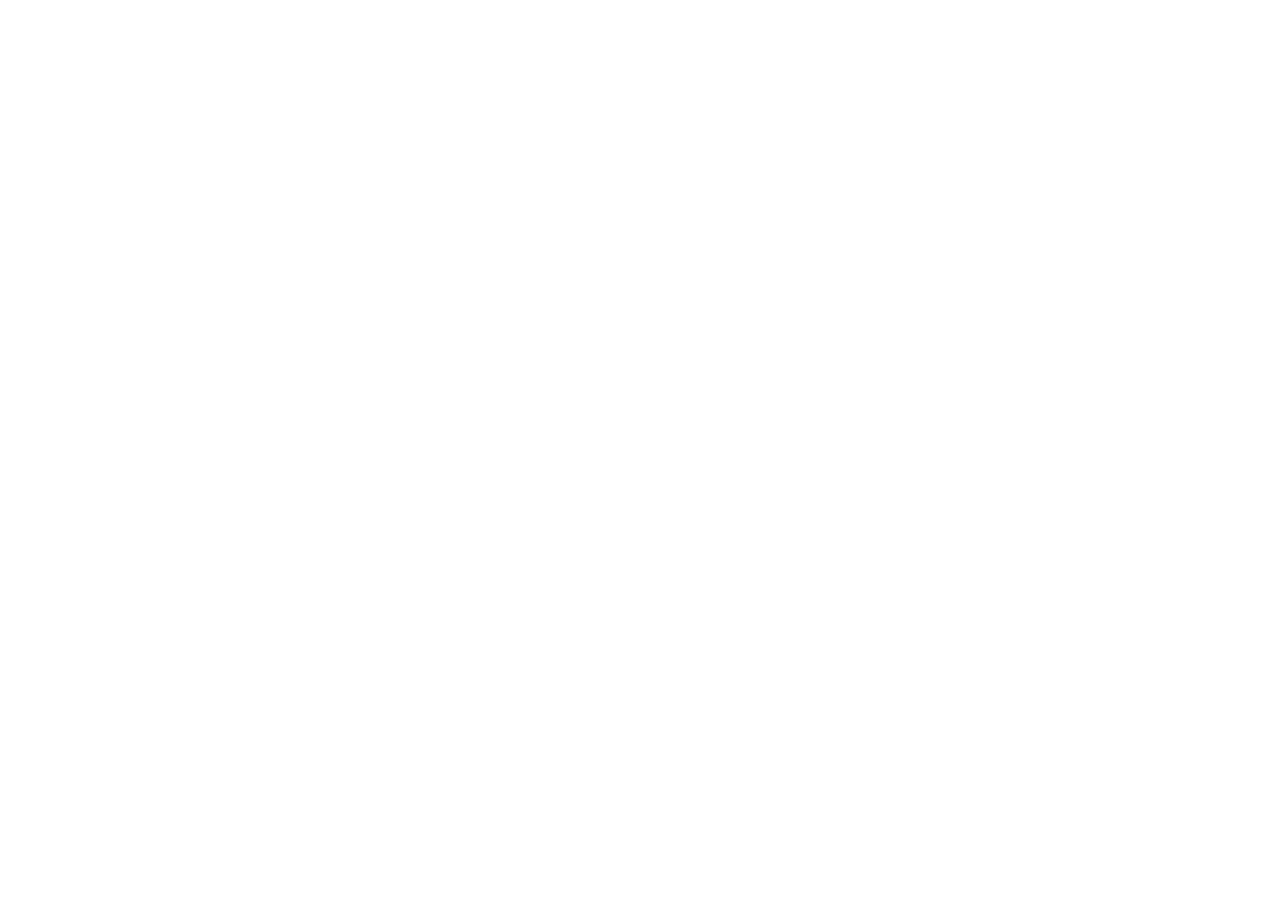
==== index.html @ 08461580 "Boilerplate for index.html added" ====
<!DOCTYPE html>
<html lang="en">
    <head>
        <meta charset="UTF-8">
        <meta http-equiv="X-UA-Compatible" content="IE=edge">
        <meta name="description" content="Man Utd Fan Quiz">
        <meta name="keywords" content="Man Utd, Quiz, Manchester United, Football, Premier League">
        <meta name="viewport" content="width=device-width, initial-scale=1.0">
        <link rel="stylesheet" href="assets/css/index.css">
        <title>Manchester United Fan Quiz</title>
    </head>
    <body>
    </body>
</html>
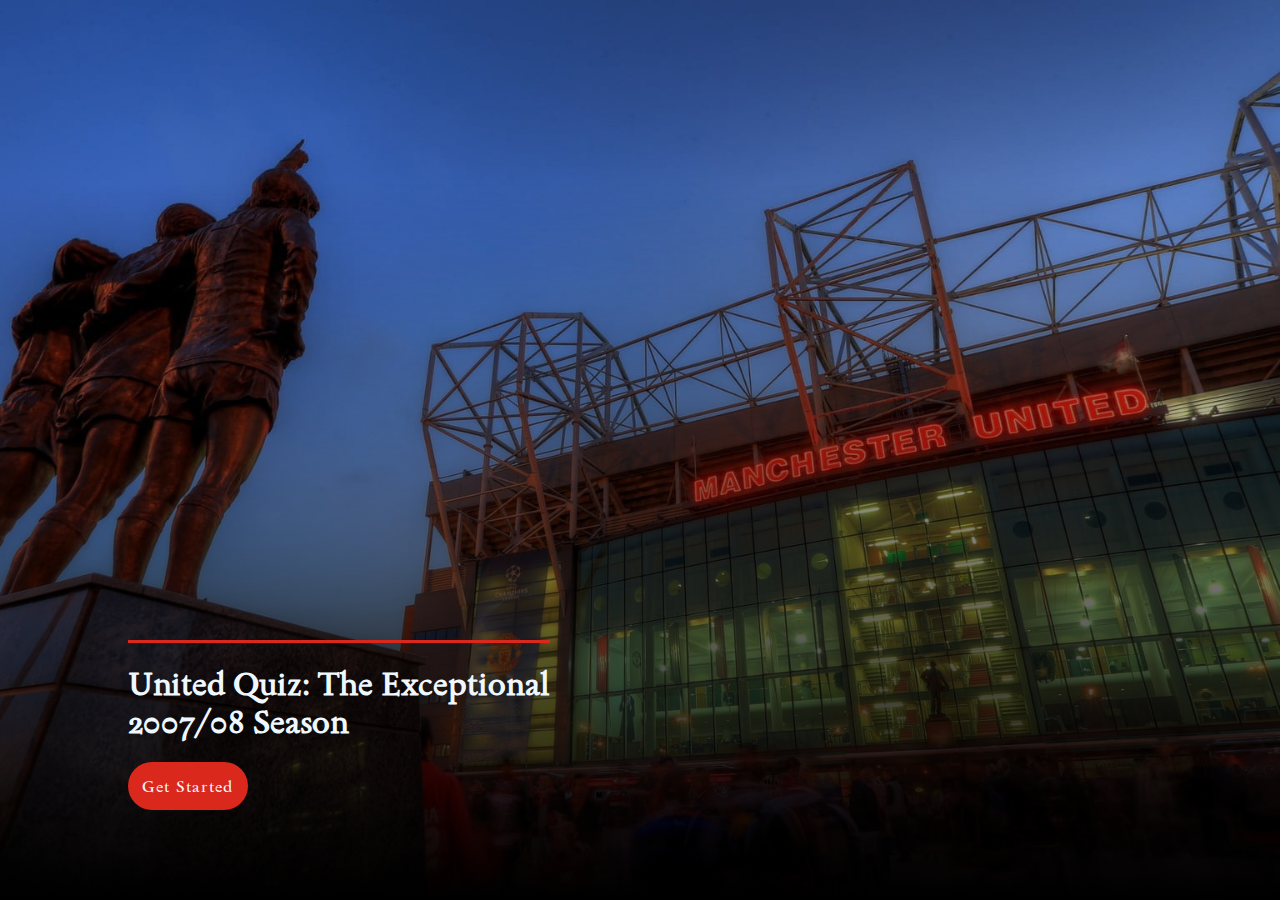
==== commit 0b0d7899: "Homepage structure and styling added" ====
--- a/index.html
+++ b/index.html
@@ -6,9 +6,22 @@
         <meta name="description" content="Man Utd Fan Quiz">
         <meta name="keywords" content="Man Utd, Quiz, Manchester United, Football, Premier League">
         <meta name="viewport" content="width=device-width, initial-scale=1.0">
+        <link rel="preload" href="/assets/images/manutdstadium.webp" as="image">
         <link rel="stylesheet" href="assets/css/index.css">
         <title>Manchester United Fan Quiz</title>
     </head>
     <body>
+        <!--The Homepage container for the quiz-->
+        <div class="homepage">
+            <!--Div containing the title and start button for quiz-->
+            <div class="Introduction">
+                <h1 class="title">United Quiz: The Exceptional <br>2007/08 Season</h1>
+                <a href="quiz.html" style="color: inherit;" aria-label="Start Quiz" class="start">
+                    <div class="start-btn">
+                        Get Started
+                    </div>
+                    </a>
+            </div>
+        </div>
     </body>
 </html>--- a/assets/css/index.css
+++ b/assets/css/index.css
@@ -0,0 +1,55 @@
+@import url('https://fonts.googleapis.com/css2?family=Poppins:ital,wght@0,500;0,600;0,700;0,800;0,900;1,500;1,600;1,700;1,800;1,900&family=Sedan:ital@0;1&display=swap');
+:root{
+    --lightred: #DA291C;
+    --darkred: #AA291C;
+    --black: black;
+    --white: aliceblue;
+}
+/*This here makes the content of the page fill out the screen and also setting the font*/
+body, html{
+    height: 100%;
+    margin: 0;
+    padding: 0;
+    font-family: "Sedan", sans-serif;
+    color: var(--white);
+}
+/*Here were set the style of the title and start button*/
+.Introduction{
+    position: absolute;
+    bottom: 10%;
+    left: 10%;
+    border-top: var(--lightred) solid;
+}
+.start-btn{
+    width: 7.5rem;
+    height: 3rem;
+    font-family: inherit;
+    border-color: var(--lightred);
+    letter-spacing: 0.08rem;
+    color: inherit;
+    background-color: var(--lightred);
+    border: none;
+    border-radius: 1.5rem;
+    cursor: pointer;
+    transition: background-color 0.5s ease-in-out;
+    display: flex;
+    justify-content: center;
+    align-items: center;
+}
+.start{
+    text-decoration: none;
+}
+
+.start-btn:hover{
+    background-color: var(--darkred);
+}
+/*This sets the background image to be centred and covering the whole screen*/
+.homepage{
+    height: 100%;
+    width: 100%;
+    background :linear-gradient(to bottom, rgba(0,0,0,0) 20%, rgba(0,0,0,1)), url(../images/manutdstadium.webp);
+    background-size: cover;
+    background-position: center center;
+    background-repeat: no-repeat;
+    background-attachment: fixed;
+}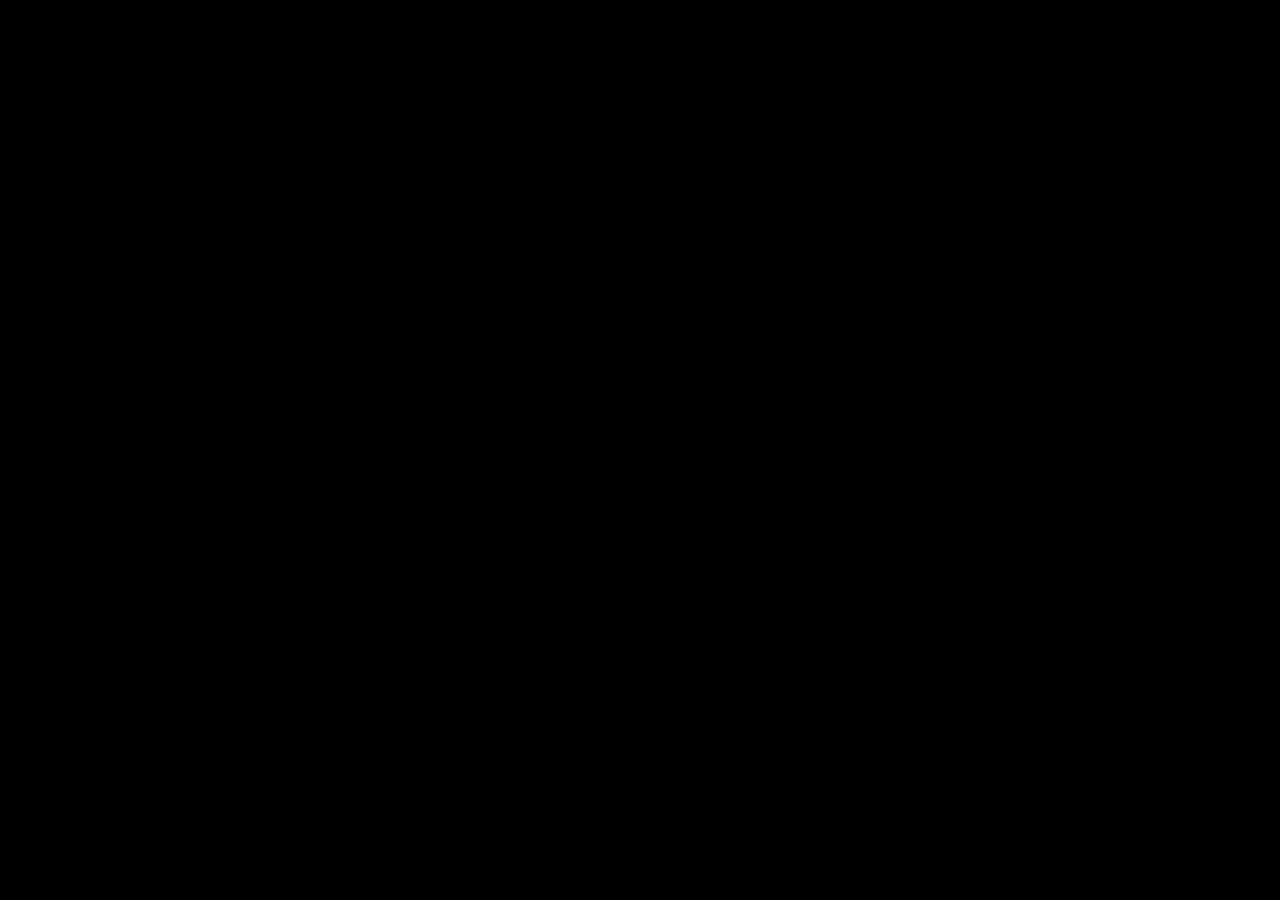
==== commit 7726ff63: "Moving black screen added to homepage" ====
--- a/index.html
+++ b/index.html
@@ -11,12 +11,14 @@
         <title>Manchester United Fan Quiz</title>
     </head>
     <body>
+        <!--A transition div for a moving black screen-->
+        <div class="transition-1 is-active"></div>
         <!--The Homepage container for the quiz-->
         <div class="homepage">
             <!--Div containing the title and start button for quiz-->
             <div class="Introduction">
                 <h1 class="title">United Quiz: The Exceptional <br>2007/08 Season</h1>
-                <a href="quiz.html" style="color: inherit;" aria-label="Start Quiz" class="start">
+                <a href="quiz.html" aria-label="Start Quiz" class="start">
                     <div class="start-btn">
                         Get Started
                     </div>
--- a/assets/css/index.css
+++ b/assets/css/index.css
@@ -38,6 +38,7 @@
 }
 .start{
     text-decoration: none;
+    color: inherit;
 }
 
 .start-btn:hover{
@@ -52,4 +53,19 @@
     background-position: center center;
     background-repeat: no-repeat;
     background-attachment: fixed;
-}+}
+/*This allows for the transition of the black screen giving the animation effect*/
+.transition-1 {
+    position: fixed;
+    top: 0;
+    left: -100%;
+    width: 100%;
+    height: 100%;
+    bottom: 0;
+    z-index: 101;
+    background-color: var(--black);
+    transition: 0.5s ease-out;
+  }
+  .transition-1.is-active {
+    left: 0px;
+  }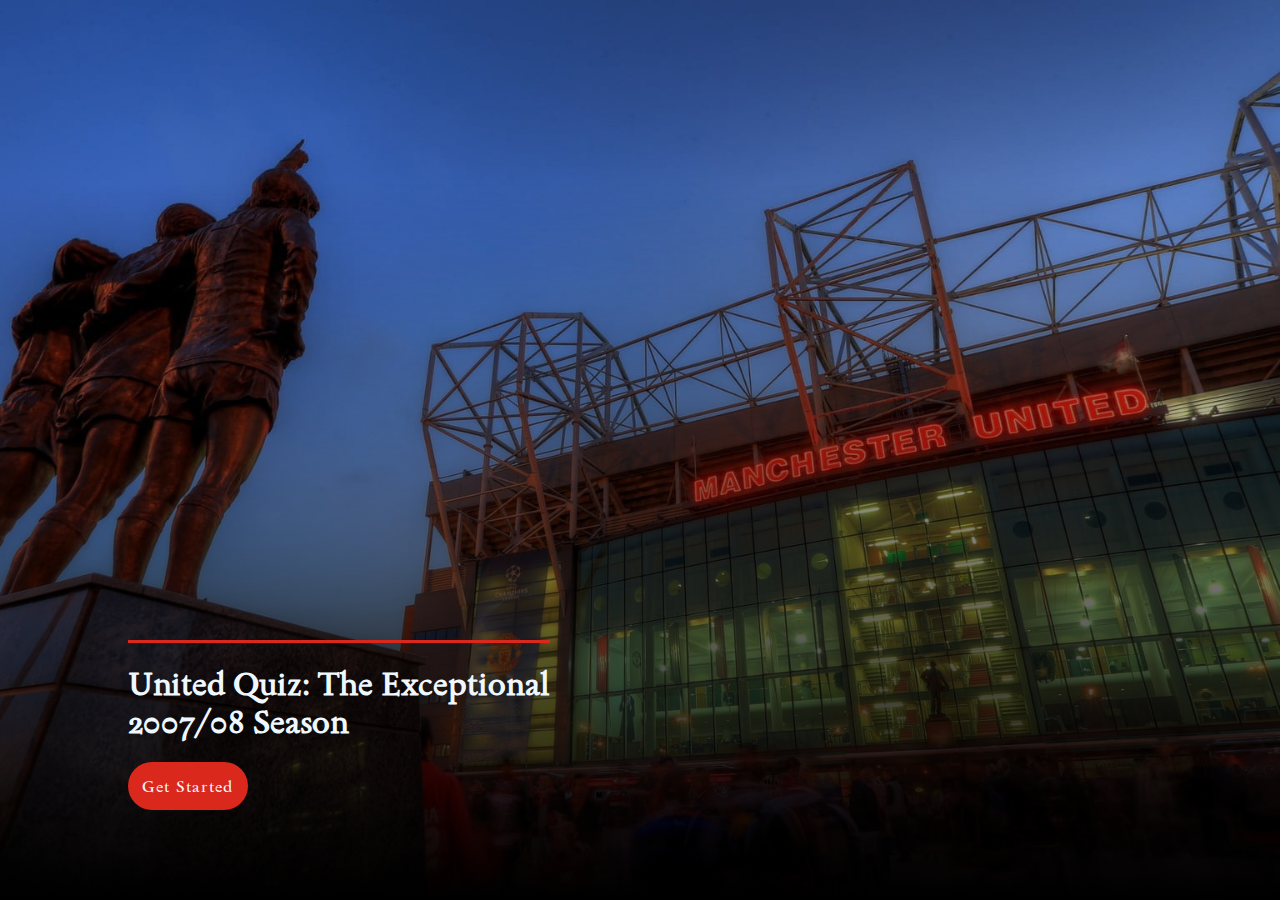
==== commit c2c325f3: "Javasript for moving black screen added" ====
--- a/index.html
+++ b/index.html
@@ -25,5 +25,13 @@
                     </a>
             </div>
         </div>
+        <!--Javascript code for the the removal of black screen creating an animation effect. 
+            This allows for the background image to have time to load-->
+            <script>
+                const transition1_el = document.querySelector('.transition-1');
+                setTimeout(() => {
+                    transition1_el.classList.remove('is-active');
+                                  }, 500);
+            </script>
     </body>
 </html>